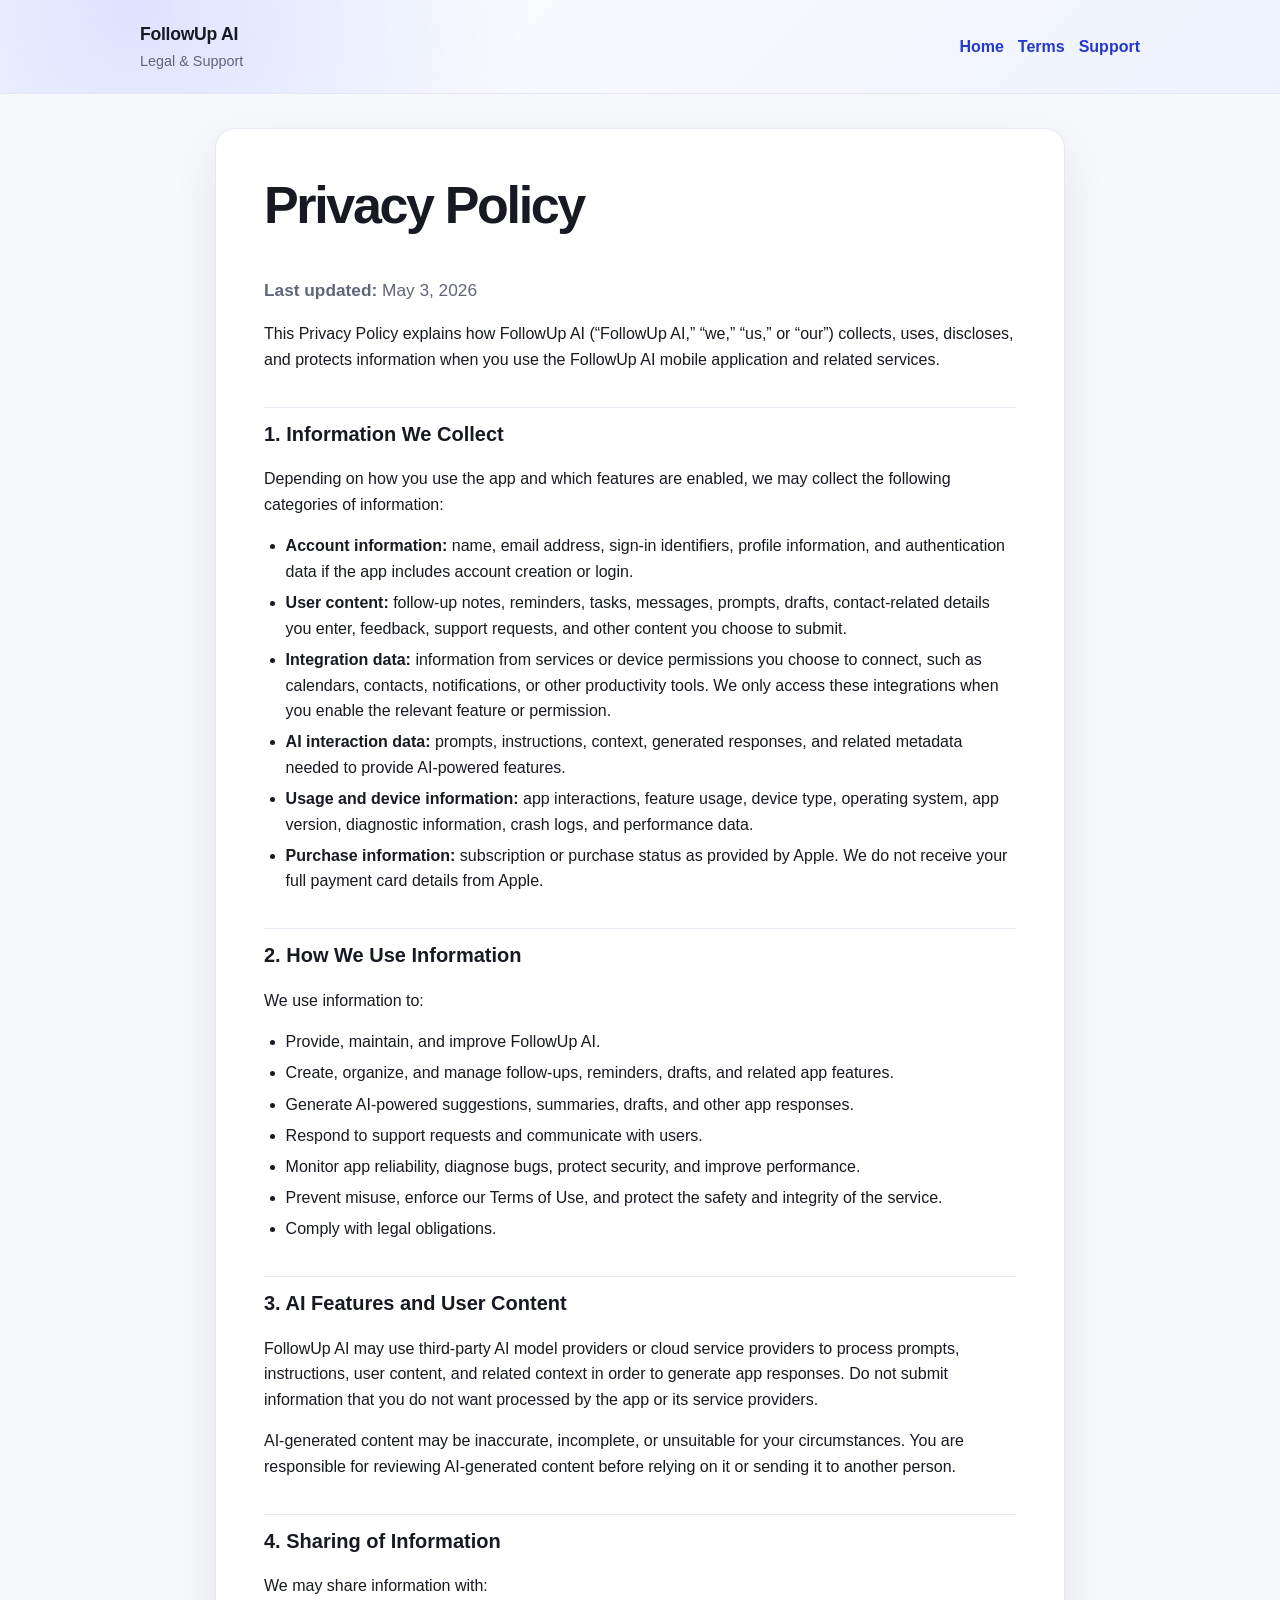
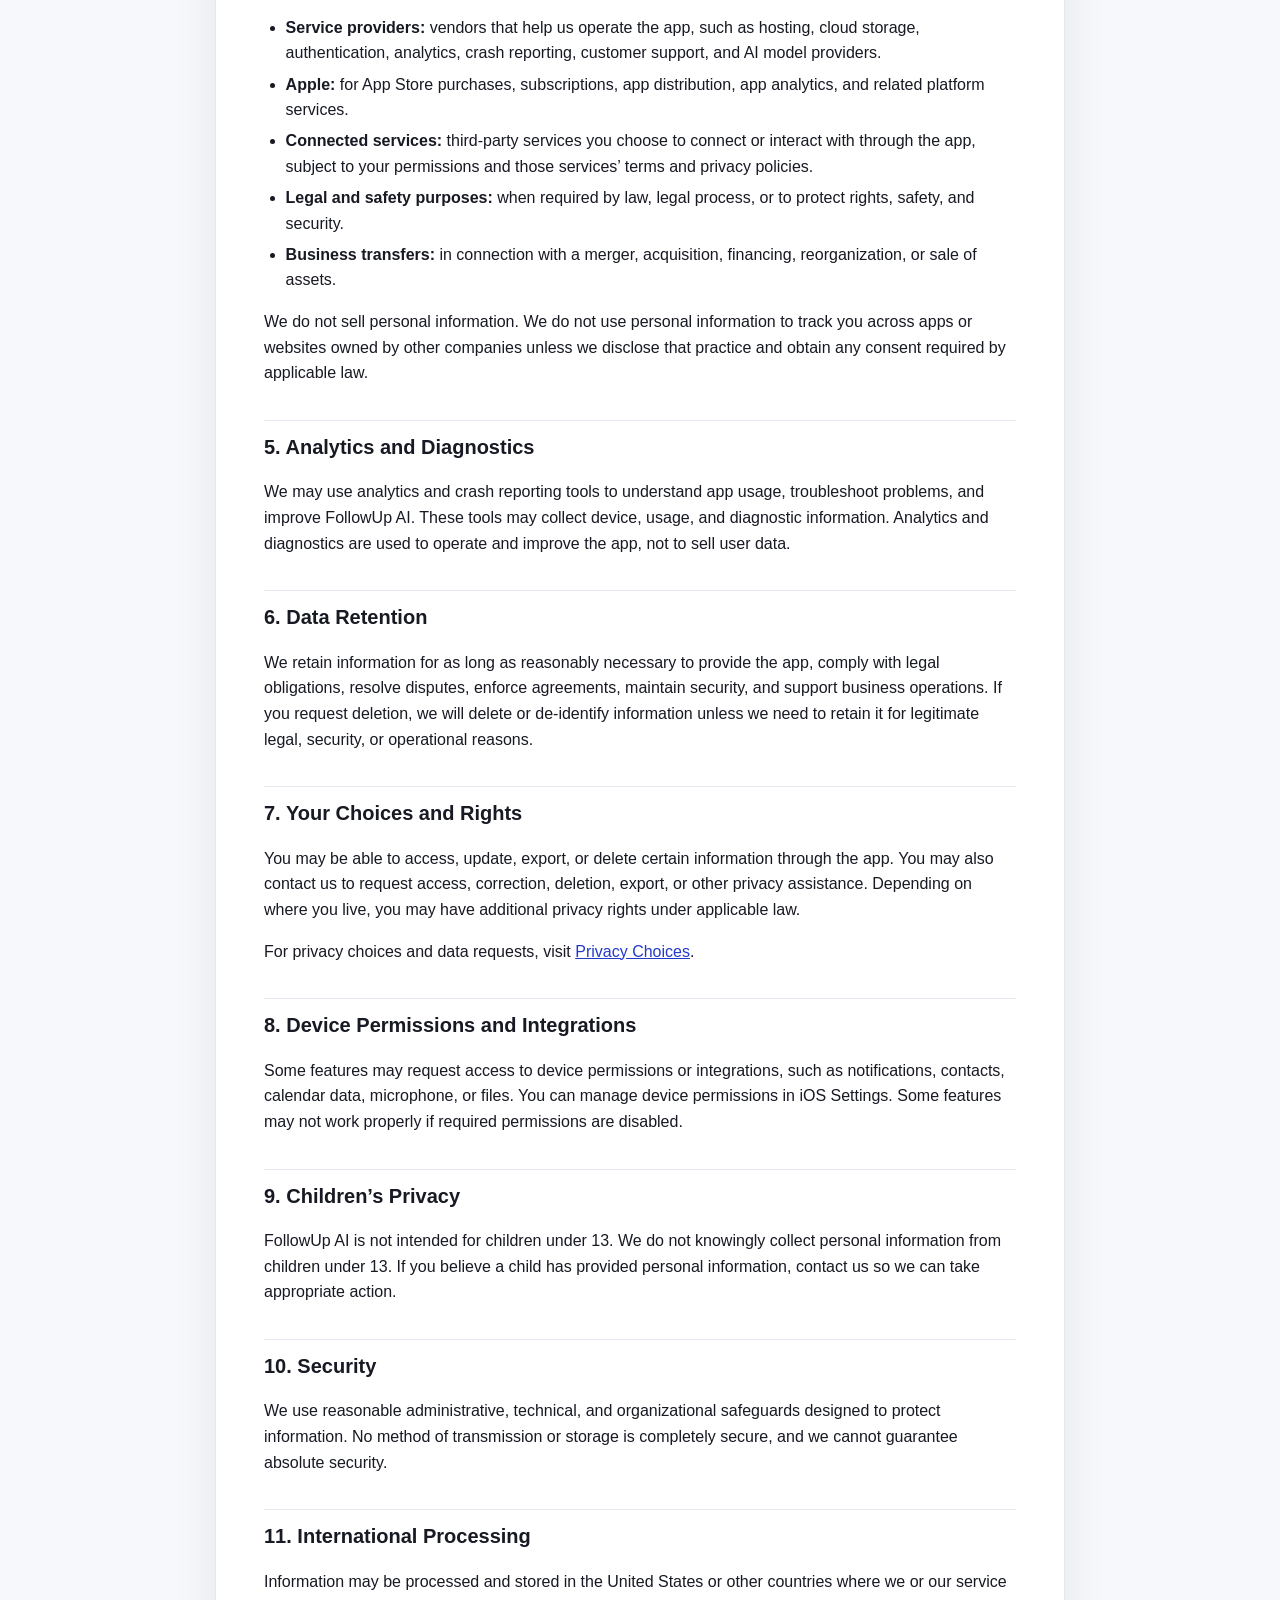
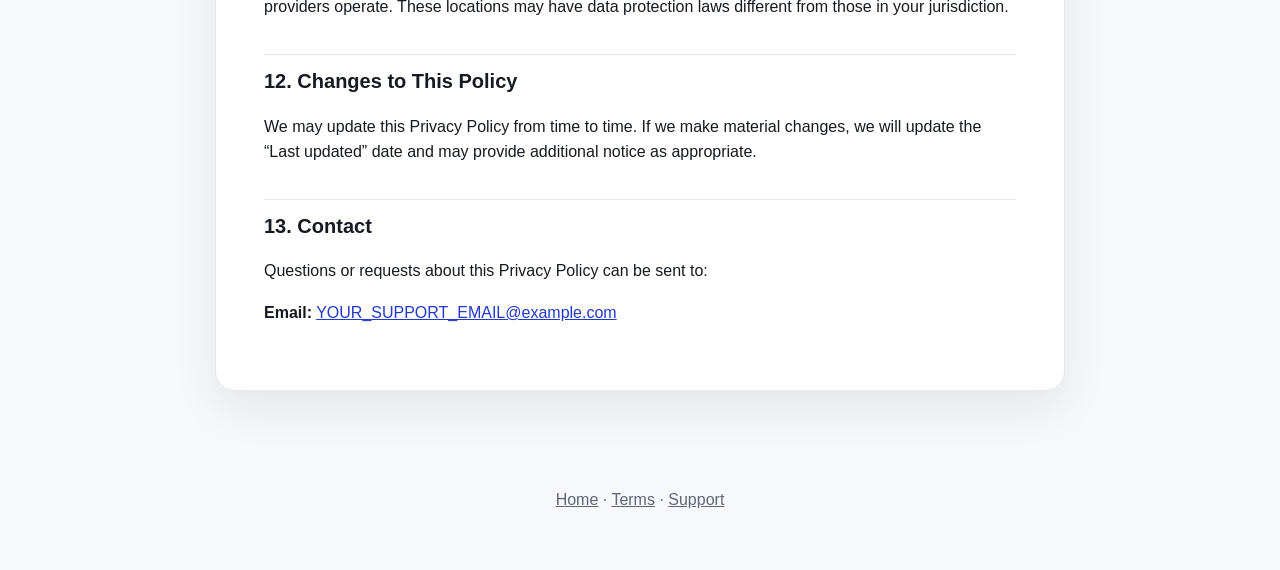
==== privacy.html @ 87cfd687 "Add files via upload" ====
<!doctype html>
<html lang="en">
<head>
  <meta charset="utf-8">
  <meta name="viewport" content="width=device-width, initial-scale=1">
  <title>FollowUp AI Privacy Policy</title>
  <meta name="description" content="Privacy Policy for the FollowUp AI app.">
  <link rel="stylesheet" href="styles.css">
</head>
<body>
  <header>
    <nav class="nav" aria-label="Primary navigation">
      <div class="brand">
        <strong>FollowUp AI</strong>
        <span>Legal & Support</span>
      </div>
      <div class="nav-links">
        <a href="index.html">Home</a>
        <a href="terms.html">Terms</a>
        <a href="support.html">Support</a>
      </div>
    </nav>
  </header>

  <main>
    <article class="content">
      <h1>Privacy Policy</h1>
      <p class="lead"><strong>Last updated:</strong> May 3, 2026</p>

      <p>This Privacy Policy explains how FollowUp AI (“FollowUp AI,” “we,” “us,” or “our”) collects, uses, discloses, and protects information when you use the FollowUp AI mobile application and related services.</p>

      <h2>1. Information We Collect</h2>
      <p>Depending on how you use the app and which features are enabled, we may collect the following categories of information:</p>
      <ul>
        <li><strong>Account information:</strong> name, email address, sign-in identifiers, profile information, and authentication data if the app includes account creation or login.</li>
        <li><strong>User content:</strong> follow-up notes, reminders, tasks, messages, prompts, drafts, contact-related details you enter, feedback, support requests, and other content you choose to submit.</li>
        <li><strong>Integration data:</strong> information from services or device permissions you choose to connect, such as calendars, contacts, notifications, or other productivity tools. We only access these integrations when you enable the relevant feature or permission.</li>
        <li><strong>AI interaction data:</strong> prompts, instructions, context, generated responses, and related metadata needed to provide AI-powered features.</li>
        <li><strong>Usage and device information:</strong> app interactions, feature usage, device type, operating system, app version, diagnostic information, crash logs, and performance data.</li>
        <li><strong>Purchase information:</strong> subscription or purchase status as provided by Apple. We do not receive your full payment card details from Apple.</li>
      </ul>

      <h2>2. How We Use Information</h2>
      <p>We use information to:</p>
      <ul>
        <li>Provide, maintain, and improve FollowUp AI.</li>
        <li>Create, organize, and manage follow-ups, reminders, drafts, and related app features.</li>
        <li>Generate AI-powered suggestions, summaries, drafts, and other app responses.</li>
        <li>Respond to support requests and communicate with users.</li>
        <li>Monitor app reliability, diagnose bugs, protect security, and improve performance.</li>
        <li>Prevent misuse, enforce our Terms of Use, and protect the safety and integrity of the service.</li>
        <li>Comply with legal obligations.</li>
      </ul>

      <h2>3. AI Features and User Content</h2>
      <p>FollowUp AI may use third-party AI model providers or cloud service providers to process prompts, instructions, user content, and related context in order to generate app responses. Do not submit information that you do not want processed by the app or its service providers.</p>
      <p>AI-generated content may be inaccurate, incomplete, or unsuitable for your circumstances. You are responsible for reviewing AI-generated content before relying on it or sending it to another person.</p>

      <h2>4. Sharing of Information</h2>
      <p>We may share information with:</p>
      <ul>
        <li><strong>Service providers:</strong> vendors that help us operate the app, such as hosting, cloud storage, authentication, analytics, crash reporting, customer support, and AI model providers.</li>
        <li><strong>Apple:</strong> for App Store purchases, subscriptions, app distribution, app analytics, and related platform services.</li>
        <li><strong>Connected services:</strong> third-party services you choose to connect or interact with through the app, subject to your permissions and those services’ terms and privacy policies.</li>
        <li><strong>Legal and safety purposes:</strong> when required by law, legal process, or to protect rights, safety, and security.</li>
        <li><strong>Business transfers:</strong> in connection with a merger, acquisition, financing, reorganization, or sale of assets.</li>
      </ul>
      <p>We do not sell personal information. We do not use personal information to track you across apps or websites owned by other companies unless we disclose that practice and obtain any consent required by applicable law.</p>

      <h2>5. Analytics and Diagnostics</h2>
      <p>We may use analytics and crash reporting tools to understand app usage, troubleshoot problems, and improve FollowUp AI. These tools may collect device, usage, and diagnostic information. Analytics and diagnostics are used to operate and improve the app, not to sell user data.</p>

      <h2>6. Data Retention</h2>
      <p>We retain information for as long as reasonably necessary to provide the app, comply with legal obligations, resolve disputes, enforce agreements, maintain security, and support business operations. If you request deletion, we will delete or de-identify information unless we need to retain it for legitimate legal, security, or operational reasons.</p>

      <h2>7. Your Choices and Rights</h2>
      <p>You may be able to access, update, export, or delete certain information through the app. You may also contact us to request access, correction, deletion, export, or other privacy assistance. Depending on where you live, you may have additional privacy rights under applicable law.</p>
      <p>For privacy choices and data requests, visit <a href="privacy-choices.html">Privacy Choices</a>.</p>

      <h2>8. Device Permissions and Integrations</h2>
      <p>Some features may request access to device permissions or integrations, such as notifications, contacts, calendar data, microphone, or files. You can manage device permissions in iOS Settings. Some features may not work properly if required permissions are disabled.</p>

      <h2>9. Children’s Privacy</h2>
      <p>FollowUp AI is not intended for children under 13. We do not knowingly collect personal information from children under 13. If you believe a child has provided personal information, contact us so we can take appropriate action.</p>

      <h2>10. Security</h2>
      <p>We use reasonable administrative, technical, and organizational safeguards designed to protect information. No method of transmission or storage is completely secure, and we cannot guarantee absolute security.</p>

      <h2>11. International Processing</h2>
      <p>Information may be processed and stored in the United States or other countries where we or our service providers operate. These locations may have data protection laws different from those in your jurisdiction.</p>

      <h2>12. Changes to This Policy</h2>
      <p>We may update this Privacy Policy from time to time. If we make material changes, we will update the “Last updated” date and may provide additional notice as appropriate.</p>

      <h2>13. Contact</h2>
      <p>Questions or requests about this Privacy Policy can be sent to:</p>
      <p><strong>Email:</strong> <a href="mailto:YOUR_SUPPORT_EMAIL@example.com">YOUR_SUPPORT_EMAIL@example.com</a></p>
    </article>
  </main>

  <footer>
    <p><a href="index.html">Home</a> · <a href="terms.html">Terms</a> · <a href="support.html">Support</a></p>
  </footer>
</body>
</html>
---- styles.css ----
:root {
  --bg: #f7f8fb;
  --surface: #ffffff;
  --surface-2: #f0f3ff;
  --text: #171923;
  --muted: #5f6678;
  --border: #e5e8f0;
  --accent: #3a55ff;
  --accent-dark: #2339c9;
  --shadow: 0 18px 45px rgba(23, 25, 35, 0.08);
}

* { box-sizing: border-box; }

html {
  font-family: -apple-system, BlinkMacSystemFont, "Segoe UI", Roboto, Helvetica, Arial, sans-serif;
  line-height: 1.6;
  color: var(--text);
  background: var(--bg);
  -webkit-text-size-adjust: 100%;
}

body {
  margin: 0;
}

a {
  color: var(--accent-dark);
}

a:hover {
  text-decoration-thickness: 2px;
}

header {
  background:
    radial-gradient(circle at 10% 0%, rgba(58, 85, 255, 0.16), transparent 35%),
    linear-gradient(135deg, #ffffff 0%, #eef2ff 100%);
  border-bottom: 1px solid var(--border);
}

.nav {
  max-width: 1040px;
  margin: 0 auto;
  padding: 20px;
  display: flex;
  align-items: center;
  justify-content: space-between;
  gap: 16px;
}

.brand {
  display: flex;
  flex-direction: column;
  gap: 2px;
}

.brand strong {
  font-size: 1.1rem;
  letter-spacing: -0.015em;
}

.brand span {
  color: var(--muted);
  font-size: 0.9rem;
}

.nav-links {
  display: flex;
  gap: 14px;
  flex-wrap: wrap;
  justify-content: flex-end;
}

.nav-links a,
.button {
  color: var(--accent-dark);
  text-decoration: none;
  font-weight: 650;
}

.nav-links a:hover,
.button:hover {
  text-decoration: underline;
}

.hero {
  max-width: 1040px;
  margin: 0 auto;
  padding: 54px 20px 68px;
}

.hero h1 {
  margin: 0 0 16px;
  max-width: 800px;
  font-size: clamp(2.15rem, 6vw, 4.5rem);
  line-height: 1.02;
  letter-spacing: -0.055em;
}

.hero p {
  max-width: 680px;
  margin: 0;
  color: var(--muted);
  font-size: clamp(1.05rem, 2.5vw, 1.3rem);
}

main {
  max-width: 1040px;
  margin: 0 auto;
  padding: 34px 20px 56px;
}

.card-grid {
  display: grid;
  grid-template-columns: repeat(3, minmax(0, 1fr));
  gap: 18px;
}

.card,
.content {
  background: var(--surface);
  border: 1px solid var(--border);
  border-radius: 20px;
  box-shadow: var(--shadow);
}

.card {
  padding: 26px;
}

.card h2 {
  margin-top: 0;
  line-height: 1.2;
}

.card p {
  color: var(--muted);
}

.content {
  max-width: 850px;
  margin: 0 auto;
  padding: clamp(24px, 5vw, 48px);
}

.content h1 {
  margin-top: 0;
  font-size: clamp(2rem, 5vw, 3.25rem);
  letter-spacing: -0.045em;
  line-height: 1.08;
}

.content h2 {
  margin-top: 34px;
  padding-top: 10px;
  border-top: 1px solid var(--border);
  font-size: 1.25rem;
}

.content h3 {
  margin-top: 26px;
}

.lead {
  color: var(--muted);
  font-size: 1.08rem;
}

.notice {
  padding: 16px 18px;
  border: 1px solid #cfd6ff;
  border-radius: 14px;
  background: var(--surface-2);
}

ul,
ol {
  padding-left: 1.35rem;
}

li + li {
  margin-top: 0.35rem;
}

code {
  padding: 0.1rem 0.35rem;
  border-radius: 6px;
  background: #eff1f6;
  font-size: 0.95em;
}

footer {
  max-width: 1040px;
  margin: 0 auto;
  padding: 24px 20px 42px;
  color: var(--muted);
  text-align: center;
}

footer a {
  color: var(--muted);
}

@media (max-width: 760px) {
  .nav {
    align-items: flex-start;
    flex-direction: column;
  }

  .nav-links {
    justify-content: flex-start;
  }

  .card-grid {
    grid-template-columns: 1fr;
  }
}
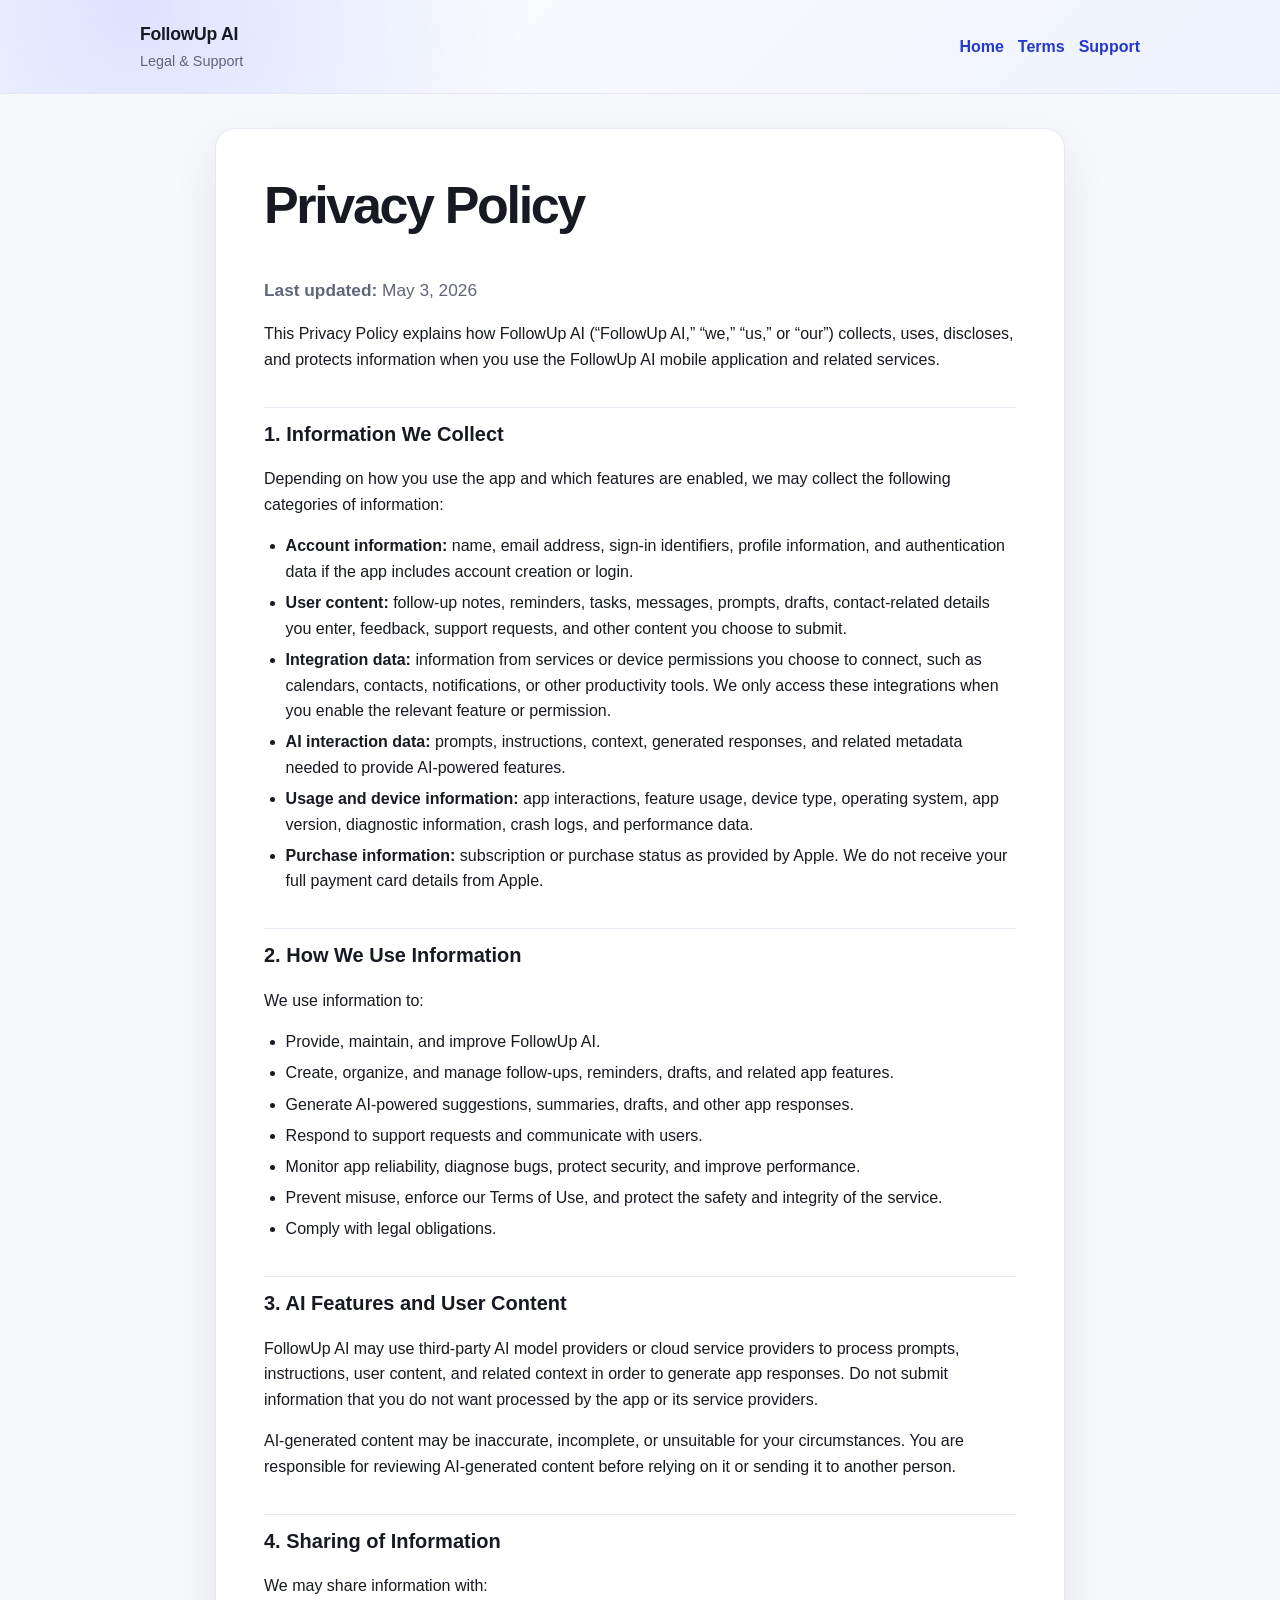
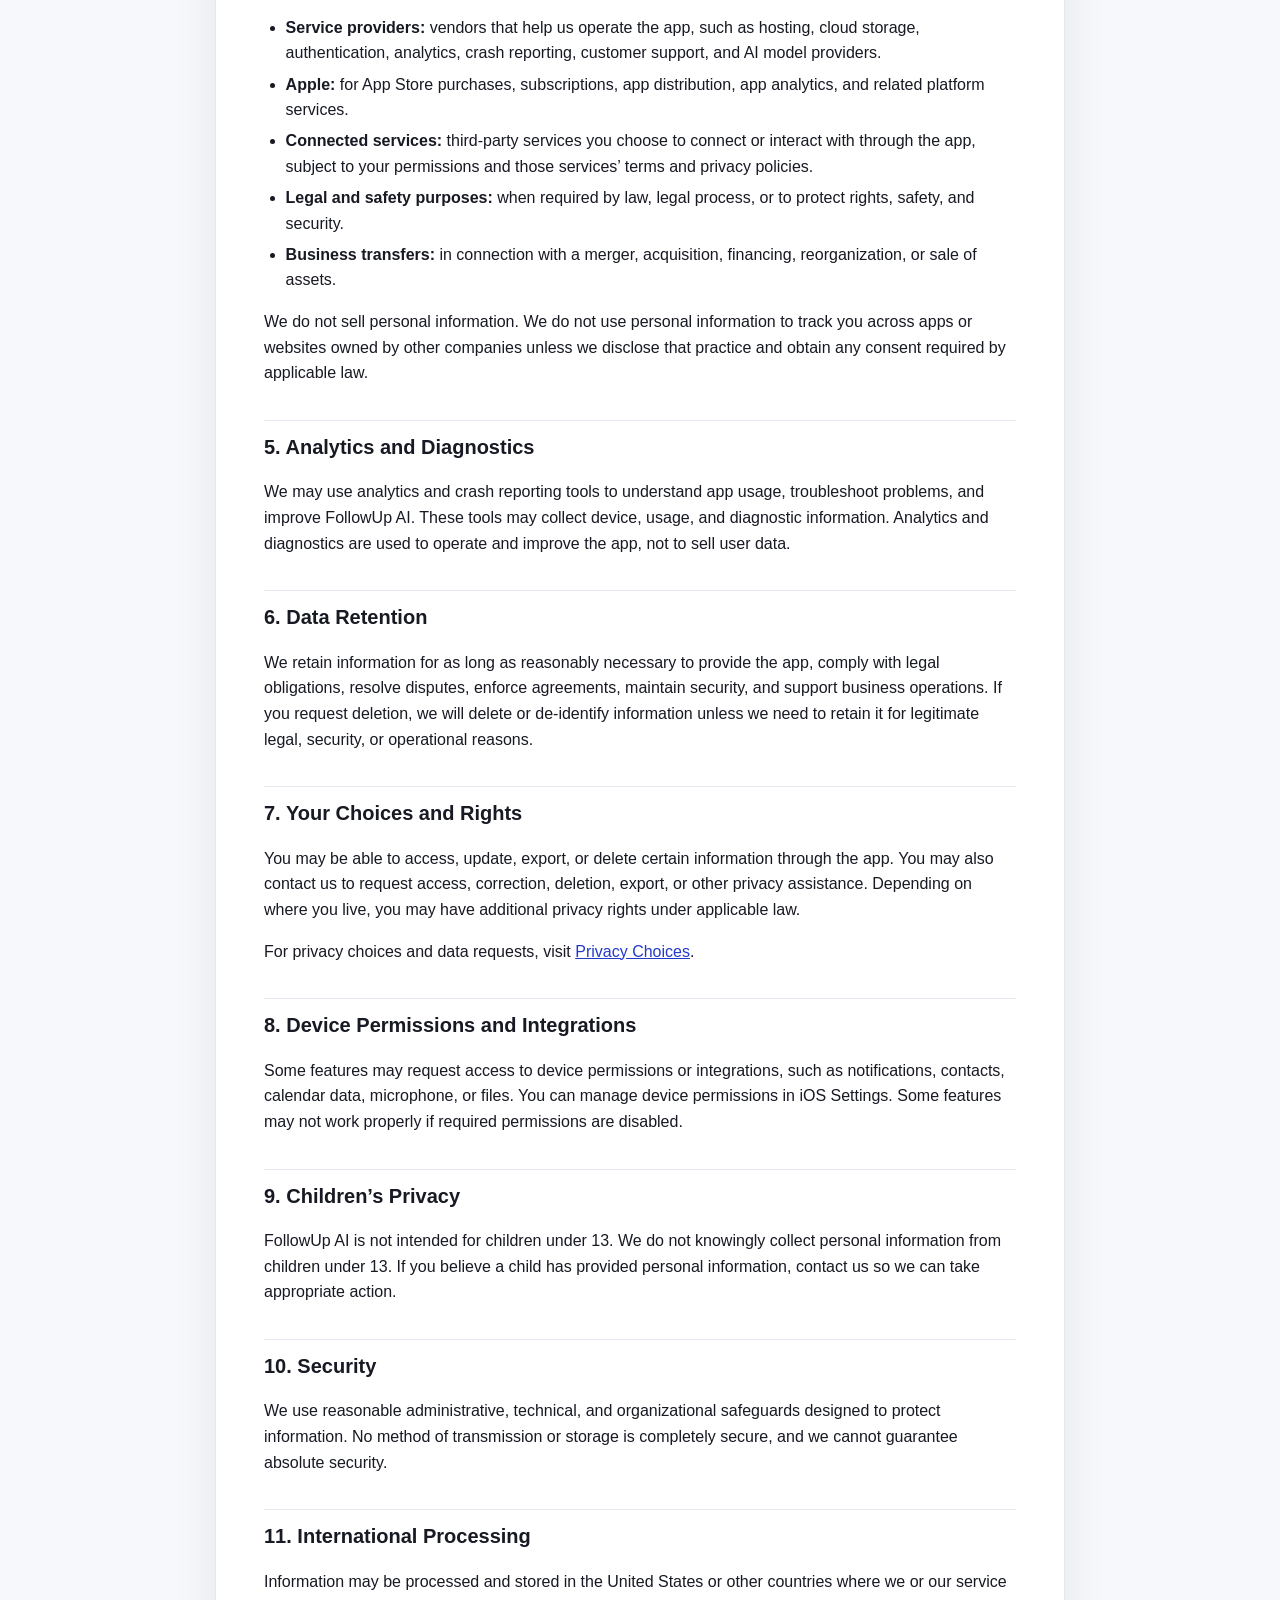
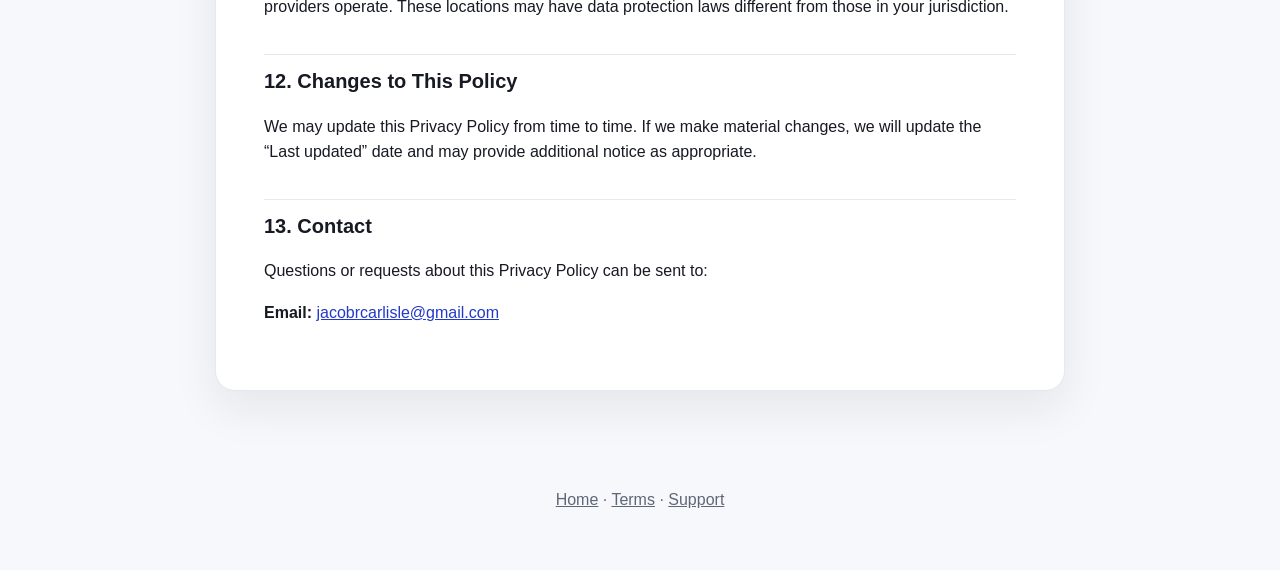
==== commit f2845444: "Add files via upload" ====
--- a/privacy.html
+++ b/privacy.html
@@ -94,7 +94,7 @@
 
       <h2>13. Contact</h2>
       <p>Questions or requests about this Privacy Policy can be sent to:</p>
-      <p><strong>Email:</strong> <a href="mailto:YOUR_SUPPORT_EMAIL@example.com">YOUR_SUPPORT_EMAIL@example.com</a></p>
+      <p><strong>Email:</strong> <a href="mailto:jacobrcarlisle@gmail.com">jacobrcarlisle@gmail.com</a></p>
     </article>
   </main>
 
